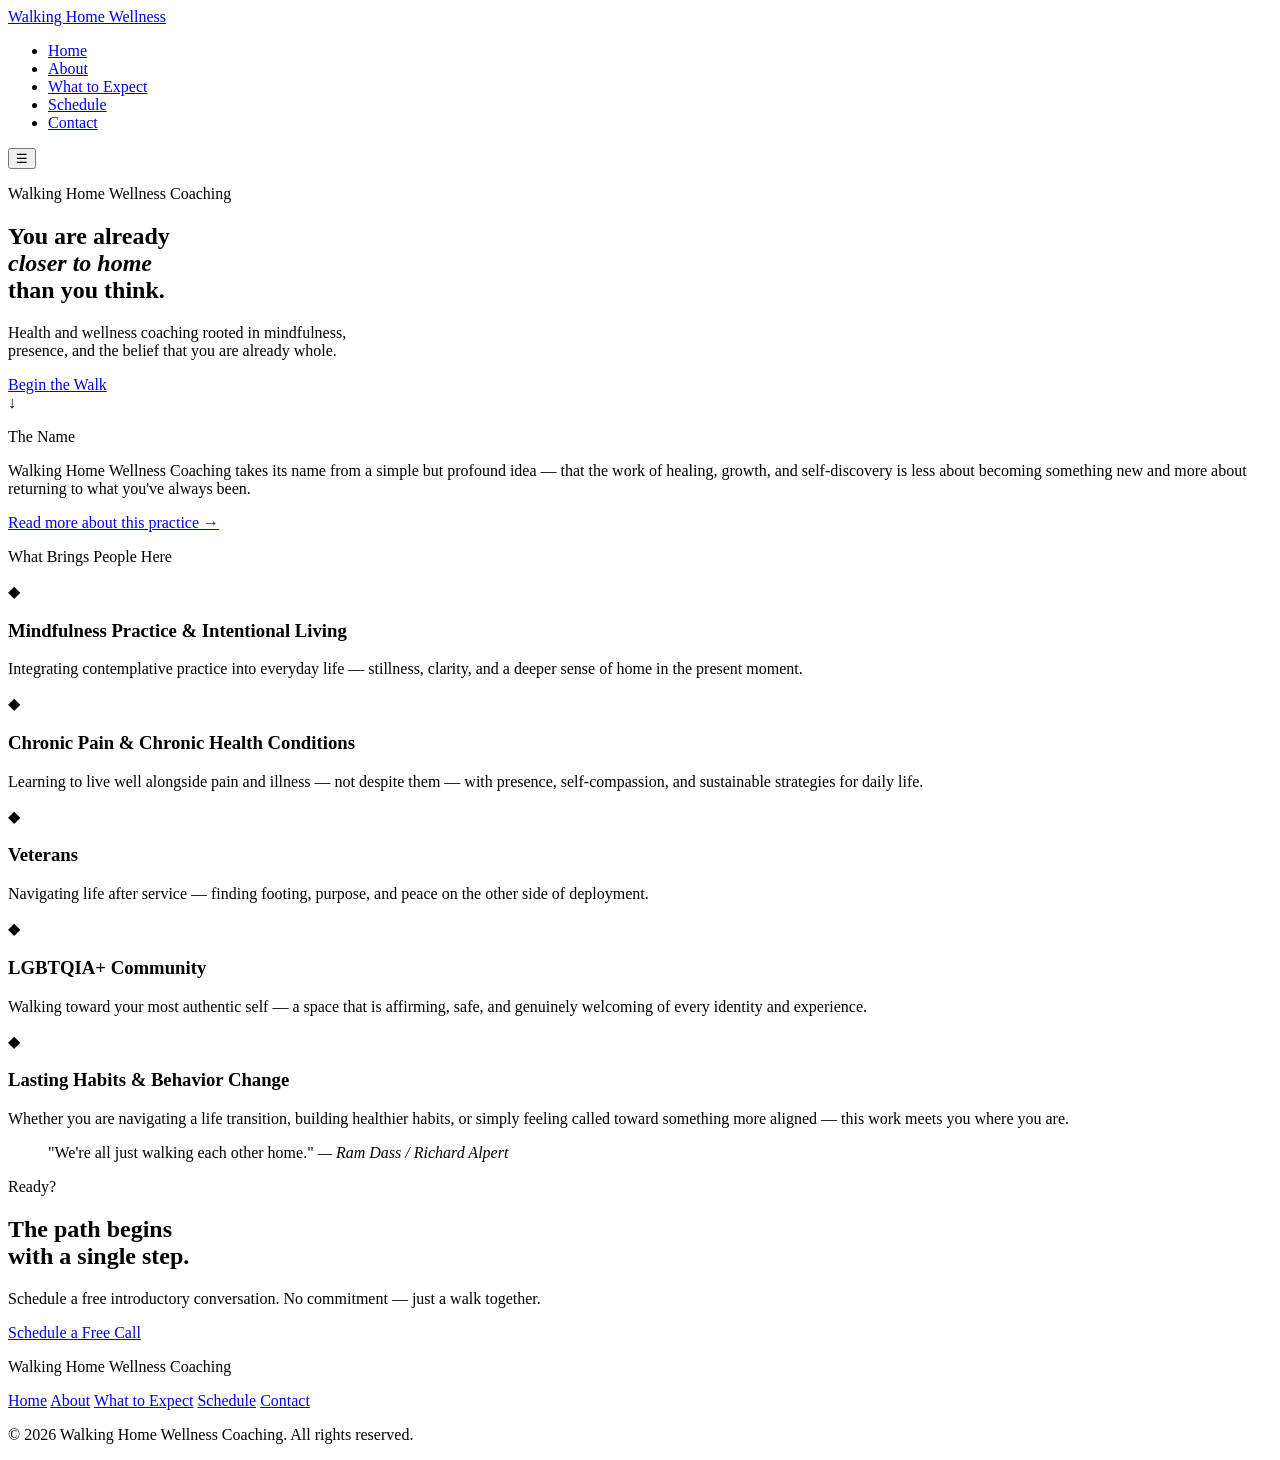
==== index.html @ efe69d4e "Initial Upload" ====
<!DOCTYPE html>
<html lang="en">
<head>
  <meta charset="UTF-8">
  <meta name="viewport" content="width=device-width, initial-scale=1.0">
  <title>Walking Home Wellness Coaching</title>
  <link rel="stylesheet" href="css/style.css">
  <link rel="preconnect" href="https://fonts.googleapis.com">
  <link href="https://fonts.googleapis.com/css2?family=Cormorant+Garamond:ital,wght@0,300;0,400;1,300;1,400&family=Jost:wght@300;400&display=swap" rel="stylesheet">
</head>
<body>

  <nav class="nav">
    <a href="index.html" class="nav-logo">Walking Home Wellness</a>
    <ul class="nav-links">
      <li><a href="index.html" class="active">Home</a></li>
      <li><a href="about.html">About</a></li>
      <li><a href="what-to-expect.html">What to Expect</a></li>
      <li><a href="schedule.html">Schedule</a></li>
      <li><a href="contact.html">Contact</a></li>
    </ul>
    <button class="nav-toggle" aria-label="Toggle menu">&#9776;</button>
  </nav>

  <section class="hero">
    <div class="hero-bg"></div>
    <div class="hero-content">
      <p class="hero-eyebrow">Walking Home Wellness Coaching</p>
      <h1 class="hero-headline">You are already<br><em>closer to home</em><br>than you think.</h1>
      <p class="hero-sub">Health and wellness coaching rooted in mindfulness,<br>presence, and the belief that you are already whole.</p>
      <a href="schedule.html" class="btn-primary">Begin the Walk</a>
    </div>
    <div class="hero-scroll-hint">&#8595;</div>
  </section>

  <section class="about-teaser">
    <div class="container narrow">
      <p class="section-label">The Name</p>
      <p class="pull-quote">Walking Home Wellness Coaching takes its name from a simple but profound idea — that the work of healing, growth, and self-discovery is less about becoming something new and more about returning to what you've always been.</p>
      <a href="about.html" class="text-link">Read more about this practice &rarr;</a>
    </div>
  </section>

  <section class="pillars">
    <div class="container">
      <p class="section-label">What Brings People Here</p>
      <div class="pillars-grid">
        <div class="pillar">
          <div class="pillar-icon">&#9670;</div>
          <h3>Mindfulness Practice & Intentional Living</h3>
          <p>Integrating contemplative practice into everyday life — stillness, clarity, and a deeper sense of home in the present moment.</p>
        </div>
        <div class="pillar">
          <div class="pillar-icon">&#9670;</div>
          <h3>Chronic Pain & Chronic Health Conditions</h3>
          <p>Learning to live well alongside pain and illness — not despite them — with presence, self-compassion, and sustainable strategies for daily life.</p>
        </div>
        <div class="pillar">
          <div class="pillar-icon">&#9670;</div>
          <h3>Veterans</h3>
          <p>Navigating life after service — finding footing, purpose, and peace on the other side of deployment.</p>
        </div>
        <div class="pillar">
          <div class="pillar-icon">&#9670;</div>
          <h3>LGBTQIA+ Community</h3>
          <p>Walking toward your most authentic self — a space that is affirming, safe, and genuinely welcoming of every identity and experience.</p>
        </div>
        <div class="pillar">
          <div class="pillar-icon">&#9670;</div>
          <h3>Lasting Habits & Behavior Change</h3>
          <p>Whether you are navigating a life transition, building healthier habits, or simply feeling called toward something more aligned — this work meets you where you are.</p>
        </div>
      </div>
    </div>
  </section>

  <section class="quote-band">
    <div class="container narrow">
      <blockquote>
        "We're all just walking each other home."
        <cite>— Ram Dass / Richard Alpert</cite>
      </blockquote>
    </div>
  </section>

  <section class="cta-section">
    <div class="container narrow centered">
      <p class="section-label">Ready?</p>
      <h2>The path begins<br>with a single step.</h2>
      <p>Schedule a free introductory conversation. No commitment — just a walk together.</p>
      <a href="schedule.html" class="btn-primary">Schedule a Free Call</a>
    </div>
  </section>

  <footer class="footer">
    <div class="container">
      <p class="footer-logo">Walking Home Wellness Coaching</p>
      <nav class="footer-nav">
        <a href="index.html">Home</a>
        <a href="about.html">About</a>
        <a href="what-to-expect.html">What to Expect</a>
        <a href="schedule.html">Schedule</a>
        <a href="contact.html">Contact</a>
      </nav>
      <p class="footer-copy">&copy; 2026 Walking Home Wellness Coaching. All rights reserved.</p>
    </div>
  </footer>

  <script src="js/main.js"></script>
</body>
</html>
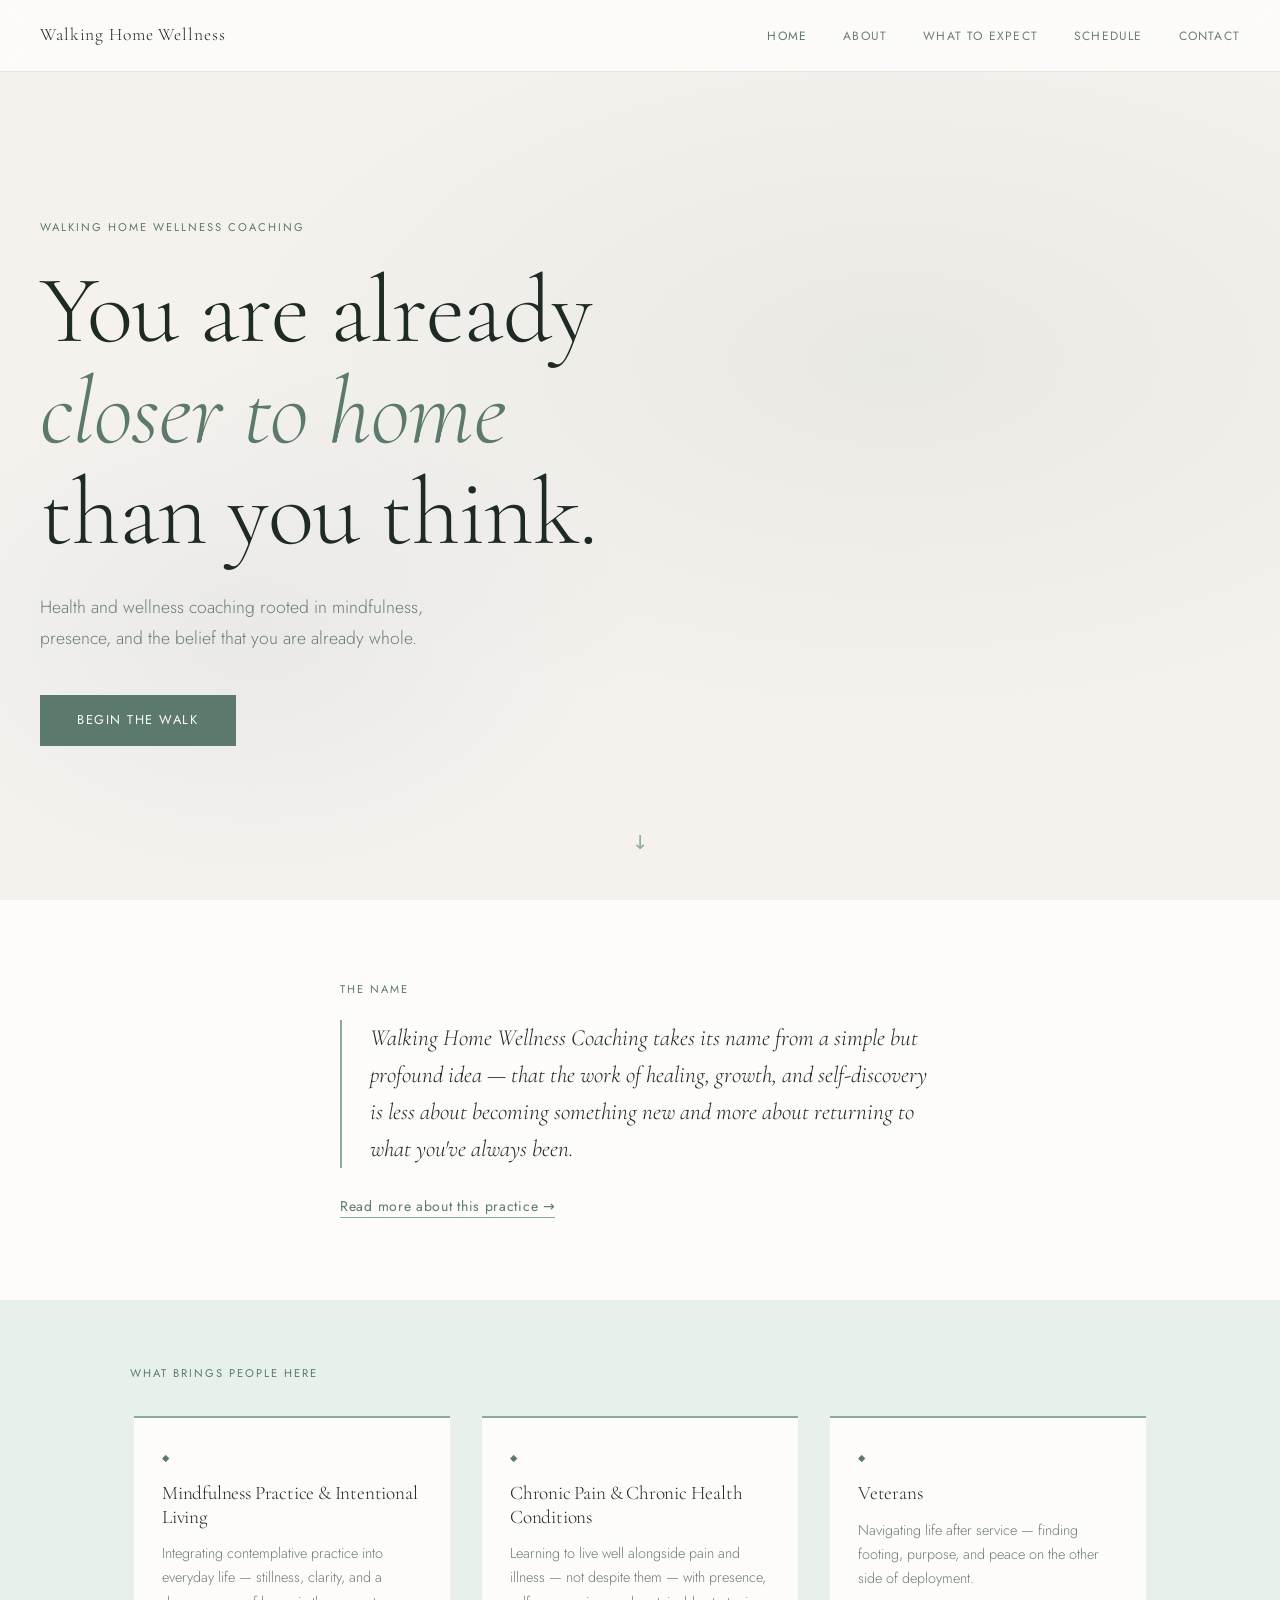
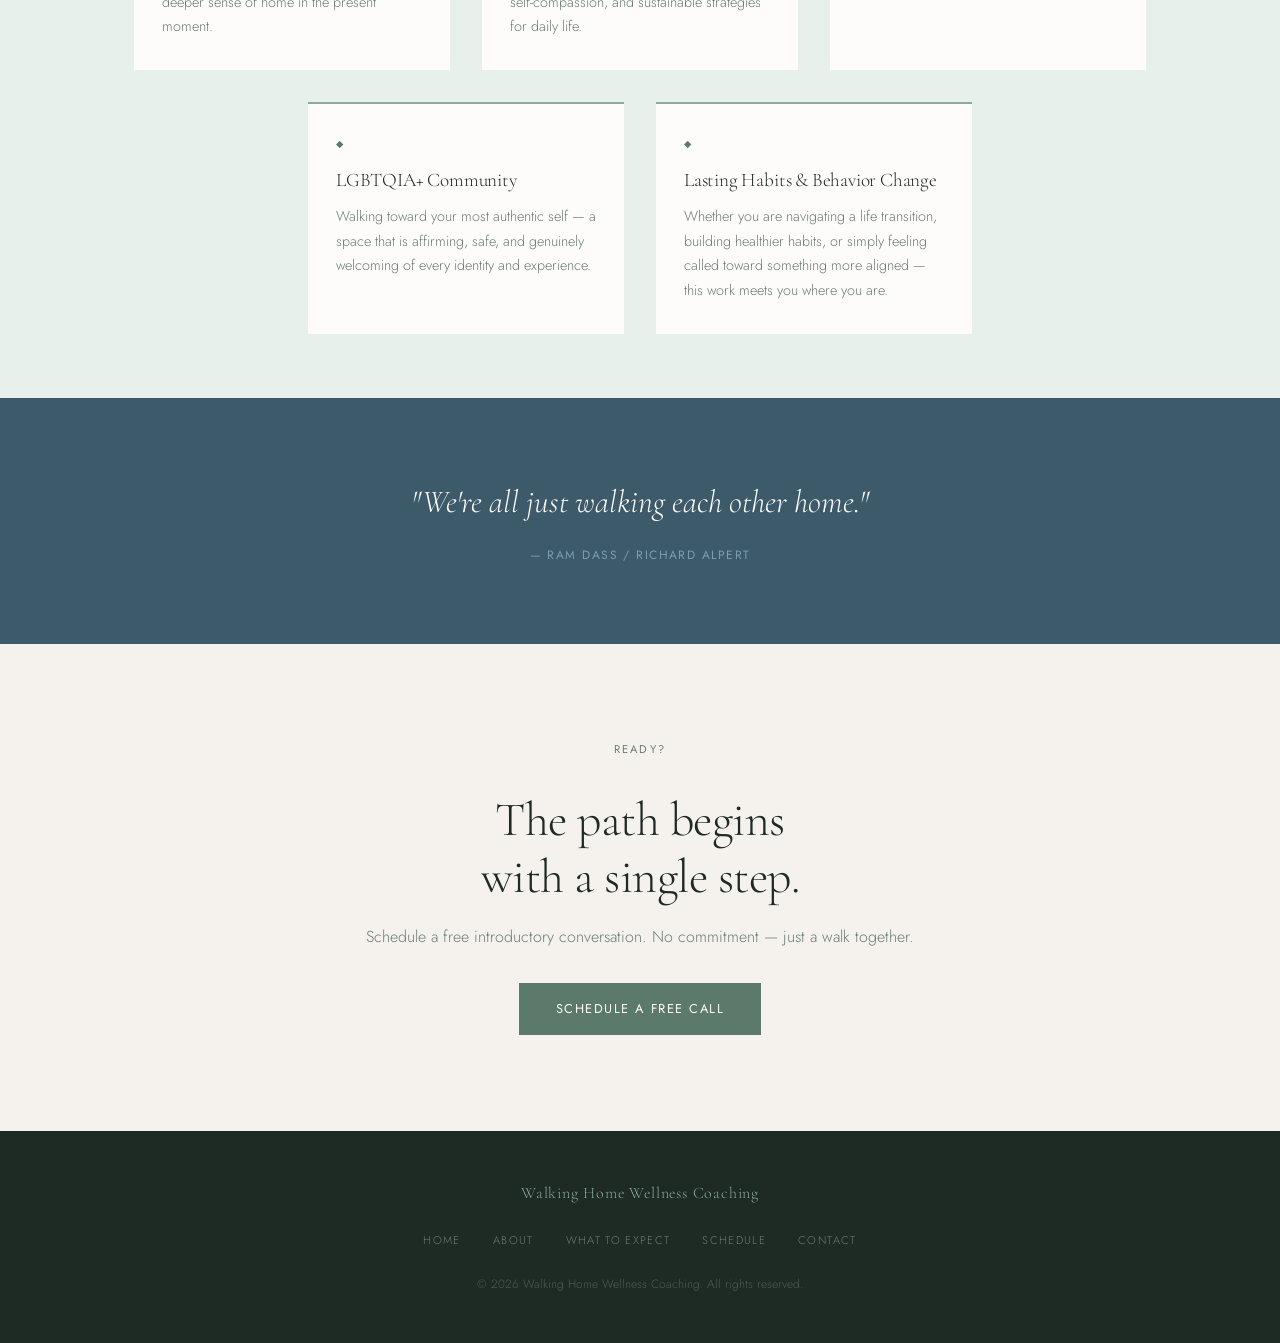
==== commit d2ae7a13: "Edits" ====
--- a/index.html
+++ b/index.html
@@ -7,6 +7,14 @@
   <link rel="stylesheet" href="css/style.css">
   <link rel="preconnect" href="https://fonts.googleapis.com">
   <link href="https://fonts.googleapis.com/css2?family=Cormorant+Garamond:ital,wght@0,300;0,400;1,300;1,400&family=Jost:wght@300;400&display=swap" rel="stylesheet">
+  <!-- Google tag (gtag.js) -->
+  <script async src="https://www.googletagmanager.com/gtag/js?id=G-L8SF99C7GT"></script>
+  <script>
+    window.dataLayer = window.dataLayer || [];
+    function gtag(){dataLayer.push(arguments);}
+   gtag('js', new Date());
+   gtag('config', 'G-L8SF99C7GT');
+  </script>
 </head>
 <body>
 
--- a/css/style.css
+++ b/css/style.css
@@ -0,0 +1,725 @@
+/* ============================================
+   WALKING HOME WELLNESS COACHING
+   Calm, minimal, nature-meets-contemplative
+   ============================================ */
+
+:root {
+  --sage:        #5c7a6b;
+  --sage-light:  #8aab97;
+  --sage-pale:   #e8f0ec;
+  --slate:       #3d5a6b;
+  --slate-light: #7a9fb0;
+  --slate-pale:  #e4edf2;
+  --stone:       #f5f2ee;
+  --stone-dark:  #e8e3dc;
+  --ink:         #1e2a24;
+  --ink-mid:     #3a4840;
+  --ink-light:   #6b7d74;
+  --white:       #fdfcfb;
+  --accent:      #7a9f8a;
+
+  --font-serif:  'Cormorant Garamond', Georgia, serif;
+  --font-sans:   'Jost', system-ui, sans-serif;
+
+  --max-width:   1100px;
+  --narrow:      680px;
+  --gap:         clamp(2rem, 5vw, 4rem);
+}
+
+/* ---- RESET & BASE ---- */
+*, *::before, *::after { box-sizing: border-box; margin: 0; padding: 0; }
+
+html { scroll-behavior: smooth; }
+
+body {
+  font-family: var(--font-sans);
+  font-weight: 300;
+  font-size: 1rem;
+  line-height: 1.75;
+  color: var(--ink-mid);
+  background: var(--white);
+  -webkit-font-smoothing: antialiased;
+}
+
+img { max-width: 100%; display: block; }
+a { color: inherit; text-decoration: none; }
+
+/* ---- CONTAINERS ---- */
+.container {
+  max-width: var(--max-width);
+  margin: 0 auto;
+  padding: 0 clamp(1.25rem, 4vw, 2.5rem);
+}
+.container.narrow {
+  max-width: var(--narrow);
+}
+.container.centered {
+  text-align: center;
+}
+
+/* ---- TYPOGRAPHY ---- */
+h1, h2, h3, h4 {
+  font-family: var(--font-serif);
+  font-weight: 300;
+  line-height: 1.2;
+  color: var(--ink);
+  letter-spacing: -0.01em;
+}
+
+h1 { font-size: clamp(2.6rem, 6vw, 4.5rem); }
+h2 { font-size: clamp(2rem, 4vw, 3rem); }
+h3 { font-size: clamp(1.3rem, 2.5vw, 1.8rem); }
+h4 { font-size: 1.1rem; }
+
+h1 em, h2 em { font-style: italic; color: var(--sage); }
+
+p { margin-bottom: 1.25rem; }
+p:last-child { margin-bottom: 0; }
+
+.section-label {
+  font-family: var(--font-sans);
+  font-size: 0.7rem;
+  font-weight: 400;
+  letter-spacing: 0.18em;
+  text-transform: uppercase;
+  color: var(--sage);
+  margin-bottom: 1.25rem;
+}
+
+.large-text {
+  font-family: var(--font-serif);
+  font-size: clamp(1.2rem, 2.5vw, 1.6rem);
+  line-height: 1.5;
+  color: var(--ink);
+  font-weight: 300;
+}
+
+.pull-quote {
+  font-family: var(--font-serif);
+  font-size: clamp(1.15rem, 2.2vw, 1.45rem);
+  line-height: 1.6;
+  color: var(--ink);
+  font-weight: 300;
+  font-style: italic;
+  border-left: 2px solid var(--sage-light);
+  padding-left: 1.75rem;
+  margin-bottom: 1.5rem;
+}
+
+.text-link {
+  font-size: 0.875rem;
+  font-weight: 400;
+  letter-spacing: 0.05em;
+  color: var(--sage);
+  border-bottom: 1px solid var(--sage-light);
+  padding-bottom: 1px;
+  transition: color 0.2s, border-color 0.2s;
+}
+.text-link:hover { color: var(--slate); border-color: var(--slate); }
+
+.inline-link {
+  color: var(--sage);
+  border-bottom: 1px solid var(--sage-light);
+  transition: color 0.2s;
+}
+.inline-link:hover { color: var(--slate); }
+
+/* ---- BUTTONS ---- */
+.btn-primary {
+  display: inline-block;
+  font-family: var(--font-sans);
+  font-size: 0.8rem;
+  font-weight: 400;
+  letter-spacing: 0.12em;
+  text-transform: uppercase;
+  color: var(--white);
+  background: var(--sage);
+  border: 1px solid var(--sage);
+  padding: 0.85rem 2.25rem;
+  transition: background 0.25s, color 0.25s, border-color 0.25s;
+  cursor: pointer;
+}
+.btn-primary:hover {
+  background: var(--slate);
+  border-color: var(--slate);
+}
+.btn-full { width: 100%; text-align: center; }
+
+/* ---- NAV ---- */
+.nav {
+  position: fixed;
+  top: 0; left: 0; right: 0;
+  z-index: 100;
+  display: flex;
+  align-items: center;
+  justify-content: space-between;
+  padding: 1.25rem clamp(1.25rem, 4vw, 2.5rem);
+  background: rgba(253, 252, 251, 0.92);
+  backdrop-filter: blur(8px);
+  border-bottom: 1px solid var(--stone-dark);
+  transition: box-shadow 0.3s;
+}
+.nav.scrolled { box-shadow: 0 2px 20px rgba(30,42,36,0.08); }
+
+.nav-logo {
+  font-family: var(--font-serif);
+  font-size: 1.1rem;
+  font-weight: 300;
+  letter-spacing: 0.05em;
+  color: var(--ink);
+}
+
+.nav-links {
+  display: flex;
+  gap: 2.25rem;
+  list-style: none;
+}
+.nav-links a {
+  font-size: 0.75rem;
+  font-weight: 400;
+  letter-spacing: 0.1em;
+  text-transform: uppercase;
+  color: var(--ink-light);
+  transition: color 0.2s;
+}
+.nav-links a:hover,
+.nav-links a.active { color: var(--sage); }
+
+.nav-toggle {
+  display: none;
+  background: none;
+  border: none;
+  font-size: 1.4rem;
+  cursor: pointer;
+  color: var(--ink);
+}
+
+/* ---- HERO ---- */
+.hero {
+  position: relative;
+  min-height: 100vh;
+  display: flex;
+  align-items: center;
+  padding: 8rem clamp(1.25rem, 4vw, 2.5rem) 4rem;
+  overflow: hidden;
+}
+
+.hero-bg {
+  position: absolute;
+  inset: 0;
+  background:
+    radial-gradient(ellipse 80% 60% at 70% 40%, rgba(92,122,107,0.08) 0%, transparent 70%),
+    radial-gradient(ellipse 50% 50% at 20% 70%, rgba(61,90,107,0.06) 0%, transparent 60%),
+    var(--stone);
+  z-index: 0;
+}
+
+.hero-content {
+  position: relative;
+  z-index: 1;
+  max-width: 720px;
+}
+
+.hero-eyebrow {
+  font-size: 0.7rem;
+  font-weight: 400;
+  letter-spacing: 0.18em;
+  text-transform: uppercase;
+  color: var(--sage);
+  margin-bottom: 1.5rem;
+}
+
+.hero-headline {
+  font-size: clamp(3rem, 8vw, 6rem);
+  line-height: 1.05;
+  margin-bottom: 1.75rem;
+  color: var(--ink);
+}
+
+.hero-sub {
+  font-size: clamp(0.95rem, 1.8vw, 1.1rem);
+  color: var(--ink-light);
+  line-height: 1.8;
+  margin-bottom: 2.5rem;
+  font-weight: 300;
+}
+
+.hero-scroll-hint {
+  position: absolute;
+  bottom: 2.5rem;
+  left: 50%;
+  transform: translateX(-50%);
+  font-size: 1.2rem;
+  color: var(--sage-light);
+  animation: float 2.5s ease-in-out infinite;
+}
+@keyframes float {
+  0%, 100% { transform: translateX(-50%) translateY(0); }
+  50% { transform: translateX(-50%) translateY(6px); }
+}
+
+/* ---- PAGE HERO (inner pages) ---- */
+.page-hero {
+  padding: 9rem clamp(1.25rem, 4vw, 2.5rem) 4rem;
+  background: var(--stone);
+  border-bottom: 1px solid var(--stone-dark);
+}
+
+/* ---- SECTIONS ---- */
+section { padding: var(--gap) 0; }
+
+.about-teaser { background: var(--white); }
+.about-teaser .container { padding-top: 1rem; padding-bottom: 1rem; }
+
+/* ---- PILLARS ---- */
+.pillars { background: var(--sage-pale); }
+
+.pillars-grid {
+  display: flex;
+  flex-wrap: wrap;
+  gap: 2rem;
+  margin-top: 2rem;
+  justify-content: center;
+}
+
+.pillar {
+  flex: 0 1 calc(33.333% - 1.5rem);
+  min-width: 220px;
+}
+
+.pillar {
+  background: var(--white);
+  padding: 2rem 1.75rem;
+  border-top: 2px solid var(--sage-light);
+  transition: transform 0.2s, box-shadow 0.2s;
+}
+.pillar:hover {
+  transform: translateY(-3px);
+  box-shadow: 0 8px 30px rgba(92,122,107,0.12);
+}
+
+.pillar-icon {
+  font-size: 0.6rem;
+  color: var(--sage);
+  margin-bottom: 1rem;
+  letter-spacing: 0.3em;
+}
+
+.pillar h3 {
+  font-size: 1.2rem;
+  margin-bottom: 0.75rem;
+  color: var(--ink);
+}
+
+.pillar p {
+  font-size: 0.9rem;
+  color: var(--ink-light);
+  line-height: 1.7;
+}
+
+/* ---- QUOTE BAND ---- */
+.quote-band {
+  background: var(--slate);
+  padding: 5rem 0;
+}
+
+.quote-band blockquote {
+  font-family: var(--font-serif);
+  font-size: clamp(1.3rem, 3vw, 2rem);
+  font-weight: 300;
+  font-style: italic;
+  color: var(--white);
+  line-height: 1.5;
+  text-align: center;
+}
+
+.quote-band cite {
+  display: block;
+  font-family: var(--font-sans);
+  font-style: normal;
+  font-size: 0.75rem;
+  font-weight: 400;
+  letter-spacing: 0.12em;
+  text-transform: uppercase;
+  color: var(--slate-light);
+  margin-top: 1.25rem;
+}
+
+/* ---- CTA SECTION ---- */
+.cta-section {
+  background: var(--stone);
+  padding: 6rem 0;
+}
+
+.cta-section h2 { margin-bottom: 1rem; }
+.cta-section p { color: var(--ink-light); margin-bottom: 2rem; }
+
+/* ---- ABOUT PAGE ---- */
+.about-grid {
+  display: grid;
+  grid-template-columns: 1fr 2fr;
+  gap: 4rem;
+  align-items: start;
+  padding-top: 1rem;
+  padding-bottom: 1rem;
+}
+
+.about-photo-placeholder {
+  aspect-ratio: 3/4;
+  background: var(--sage-pale);
+  display: flex;
+  align-items: center;
+  justify-content: center;
+  border: 1px dashed var(--sage-light);
+  color: var(--sage);
+  font-size: 0.8rem;
+  letter-spacing: 0.1em;
+  text-align: center;
+  text-transform: uppercase;
+}
+
+.about-intro {
+  font-family: var(--font-serif);
+  font-size: clamp(1.1rem, 2vw, 1.4rem);
+  color: var(--ink);
+  line-height: 1.55;
+  margin-bottom: 1.5rem;
+}
+
+.about-text-col p { color: var(--ink-mid); }
+
+.name-section { background: var(--stone); }
+.name-section h2 { margin-bottom: 1.75rem; }
+.name-blurb p { font-size: 1.05rem; color: var(--ink-mid); }
+
+.credentials { background: var(--white); }
+.credentials-grid {
+  display: grid;
+  grid-template-columns: repeat(auto-fit, minmax(240px, 1fr));
+  gap: 2rem;
+  margin-top: 2rem;
+}
+
+.credential-item {
+  padding: 1.75rem;
+  border-top: 1px solid var(--stone-dark);
+}
+.credential-item h4 {
+  font-family: var(--font-serif);
+  font-size: 1.1rem;
+  color: var(--ink);
+  margin-bottom: 0.5rem;
+}
+.credential-item p { font-size: 0.9rem; color: var(--ink-light); }
+
+.credentials-note {
+  margin-top: 2rem;
+  font-size: 0.85rem;
+  color: var(--ink-light);
+  font-style: italic;
+  border-top: 1px solid var(--stone-dark);
+  padding-top: 1.5rem;
+}
+
+/* ---- WHAT TO EXPECT PAGE ---- */
+.expect-intro { background: var(--white); }
+
+.process { background: var(--stone); }
+
+.process-steps {
+  margin-top: 2rem;
+  display: flex;
+  flex-direction: column;
+  gap: 0;
+}
+
+.process-step {
+  display: grid;
+  grid-template-columns: 80px 1fr;
+  gap: 2rem;
+  padding: 2.5rem 0;
+  border-bottom: 1px solid var(--stone-dark);
+  align-items: start;
+  opacity: 0;
+  transform: translateY(16px);
+  transition: opacity 0.5s ease, transform 0.5s ease;
+}
+.process-step.visible {
+  opacity: 1;
+  transform: translateY(0);
+}
+
+.step-number {
+  font-family: var(--font-serif);
+  font-size: 2.5rem;
+  color: var(--sage-light);
+  font-weight: 300;
+  line-height: 1;
+  padding-top: 0.25rem;
+}
+
+.confidentiality-section {
+  background: var(--slate);
+  padding: 5rem 0;
+}
+
+.confidentiality-section .section-label {
+  color: var(--slate-light);
+}
+
+.confidentiality-section h2 em {
+  color: var(--slate-light);
+}
+
+.confidentiality-section h2 {
+  color: var(--white);
+  margin-bottom: 1.5rem;
+}
+
+.confidentiality-section p {
+  color: rgba(255, 255, 255, 0.75);
+}
+
+.confidentiality-section .inline-link {
+  color: var(--sage-light);
+  border-bottom-color: var(--sage-light);
+}
+
+.step-content h3 { margin-bottom: 0.75rem; font-size: 1.3rem; }
+.step-content p { color: var(--ink-light); font-size: 0.95rem; }
+
+.not-coaching { background: var(--white); }
+.not-coaching h2 { margin-bottom: 1.25rem; }
+.not-coaching p { color: var(--ink-mid); }
+
+/* ---- SCHEDULE PAGE ---- */
+.schedule-intro { background: var(--white); }
+
+.booking-section { background: var(--stone); }
+
+.booking-grid {
+  display: grid;
+  grid-template-columns: repeat(auto-fit, minmax(280px, 1fr));
+  gap: 2rem;
+  margin-top: 2rem;
+}
+
+.booking-card {
+  background: var(--white);
+  padding: 2.25rem 2rem;
+  border-top: 2px solid var(--sage-light);
+  display: flex;
+  flex-direction: column;
+  gap: 1.25rem;
+  transition: transform 0.2s, box-shadow 0.2s;
+}
+.booking-card:hover {
+  transform: translateY(-3px);
+  box-shadow: 0 8px 30px rgba(92,122,107,0.12);
+}
+
+.booking-card-top { display: flex; flex-direction: column; gap: 0.4rem; }
+
+.booking-label {
+  font-size: 0.68rem;
+  font-weight: 400;
+  letter-spacing: 0.16em;
+  text-transform: uppercase;
+  color: var(--sage);
+}
+
+.booking-card h3 {
+  font-size: 1.5rem;
+  color: var(--ink);
+  line-height: 1.2;
+}
+
+.booking-duration {
+  font-size: 0.82rem;
+  color: var(--ink-light);
+  letter-spacing: 0.04em;
+  margin: 0;
+}
+
+.booking-description {
+  font-size: 0.9rem;
+  color: var(--ink-light);
+  line-height: 1.75;
+  flex: 1;
+  margin: 0;
+}
+
+.booking-card .btn-primary {
+  align-self: flex-start;
+  margin-top: auto;
+}
+
+.schedule-note { background: var(--white); }
+
+.notes-grid {
+  display: grid;
+  grid-template-columns: repeat(auto-fit, minmax(200px, 1fr));
+  gap: 2rem;
+  margin-top: 2rem;
+}
+
+.note-item {
+  padding: 1.5rem;
+  background: var(--sage-pale);
+}
+.note-item h4 { font-size: 1rem; margin-bottom: 0.5rem; }
+.note-item p { font-size: 0.875rem; color: var(--ink-light); }
+
+/* ---- CONTACT PAGE ---- */
+.contact-grid {
+  display: grid;
+  grid-template-columns: 1fr 1.4fr;
+  gap: 4rem;
+  align-items: start;
+  padding-top: 1rem;
+  padding-bottom: 1rem;
+}
+
+.contact-text .large-text { margin-bottom: 1.25rem; }
+.contact-text p { color: var(--ink-mid); font-size: 0.95rem; }
+
+.contact-note {
+  margin-top: 2rem;
+  padding: 1.25rem 1.5rem;
+  background: var(--sage-pale);
+  border-left: 2px solid var(--sage);
+}
+.contact-note p { font-size: 0.875rem; color: var(--sage); margin: 0; }
+
+/* ---- FORM ---- */
+.contact-form { display: flex; flex-direction: column; gap: 1.25rem; }
+
+.form-group {
+  display: flex;
+  flex-direction: column;
+  gap: 0.4rem;
+}
+
+.form-group label {
+  font-size: 0.7rem;
+  font-weight: 400;
+  letter-spacing: 0.12em;
+  text-transform: uppercase;
+  color: var(--sage);
+}
+
+.form-group input,
+.form-group select,
+.form-group textarea {
+  font-family: var(--font-sans);
+  font-size: 0.95rem;
+  font-weight: 300;
+  color: var(--ink);
+  background: var(--white);
+  border: 1px solid var(--stone-dark);
+  padding: 0.75rem 1rem;
+  width: 100%;
+  transition: border-color 0.2s;
+  outline: none;
+  appearance: none;
+  -webkit-appearance: none;
+}
+
+.form-group input::placeholder,
+.form-group textarea::placeholder { color: var(--ink-light); opacity: 0.6; }
+
+.form-group input:focus,
+.form-group select:focus,
+.form-group textarea:focus { border-color: var(--sage); }
+
+.form-group textarea { resize: vertical; min-height: 140px; }
+
+.form-note {
+  font-size: 0.78rem;
+  color: var(--ink-light);
+  text-align: center;
+  margin-top: 0.5rem;
+}
+
+.form-success {
+  background: var(--sage-pale);
+  border: 1px solid var(--sage-light);
+  padding: 2rem;
+  text-align: center;
+  color: var(--sage);
+  font-family: var(--font-serif);
+  font-size: 1.2rem;
+}
+
+/* ---- FOOTER ---- */
+.footer {
+  background: var(--ink);
+  padding: 3rem 0;
+  text-align: center;
+}
+
+.footer-logo {
+  font-family: var(--font-serif);
+  font-size: 1rem;
+  color: var(--sage-light);
+  margin-bottom: 1.5rem;
+  letter-spacing: 0.05em;
+}
+
+.footer-nav {
+  display: flex;
+  justify-content: center;
+  flex-wrap: wrap;
+  gap: 0.5rem 2rem;
+  margin-bottom: 1.5rem;
+}
+
+.footer-nav a {
+  font-size: 0.7rem;
+  letter-spacing: 0.12em;
+  text-transform: uppercase;
+  color: var(--ink-light);
+  transition: color 0.2s;
+}
+.footer-nav a:hover { color: var(--sage-light); }
+
+.footer-copy {
+  font-size: 0.75rem;
+  color: var(--ink-light);
+  opacity: 0.6;
+}
+
+/* ---- ANIMATIONS ---- */
+.fade-up {
+  opacity: 0;
+  transform: translateY(20px);
+  transition: opacity 0.6s ease, transform 0.6s ease;
+}
+.fade-up.visible {
+  opacity: 1;
+  transform: translateY(0);
+}
+
+/* ---- RESPONSIVE ---- */
+@media (max-width: 768px) {
+  .nav-links { display: none; flex-direction: column; gap: 1rem; }
+  .nav-links.open {
+    display: flex;
+    position: fixed;
+    top: 60px; left: 0; right: 0;
+    background: var(--white);
+    padding: 2rem;
+    border-bottom: 1px solid var(--stone-dark);
+    z-index: 99;
+  }
+  .nav-toggle { display: block; }
+
+  .about-grid { grid-template-columns: 1fr; }
+  .about-photo-col { max-width: 280px; }
+  .contact-grid { grid-template-columns: 1fr; }
+
+  .process-step { grid-template-columns: 50px 1fr; gap: 1rem; }
+  .step-number { font-size: 1.8rem; }
+
+  .hero-headline { font-size: clamp(2.4rem, 10vw, 4rem); }
+}
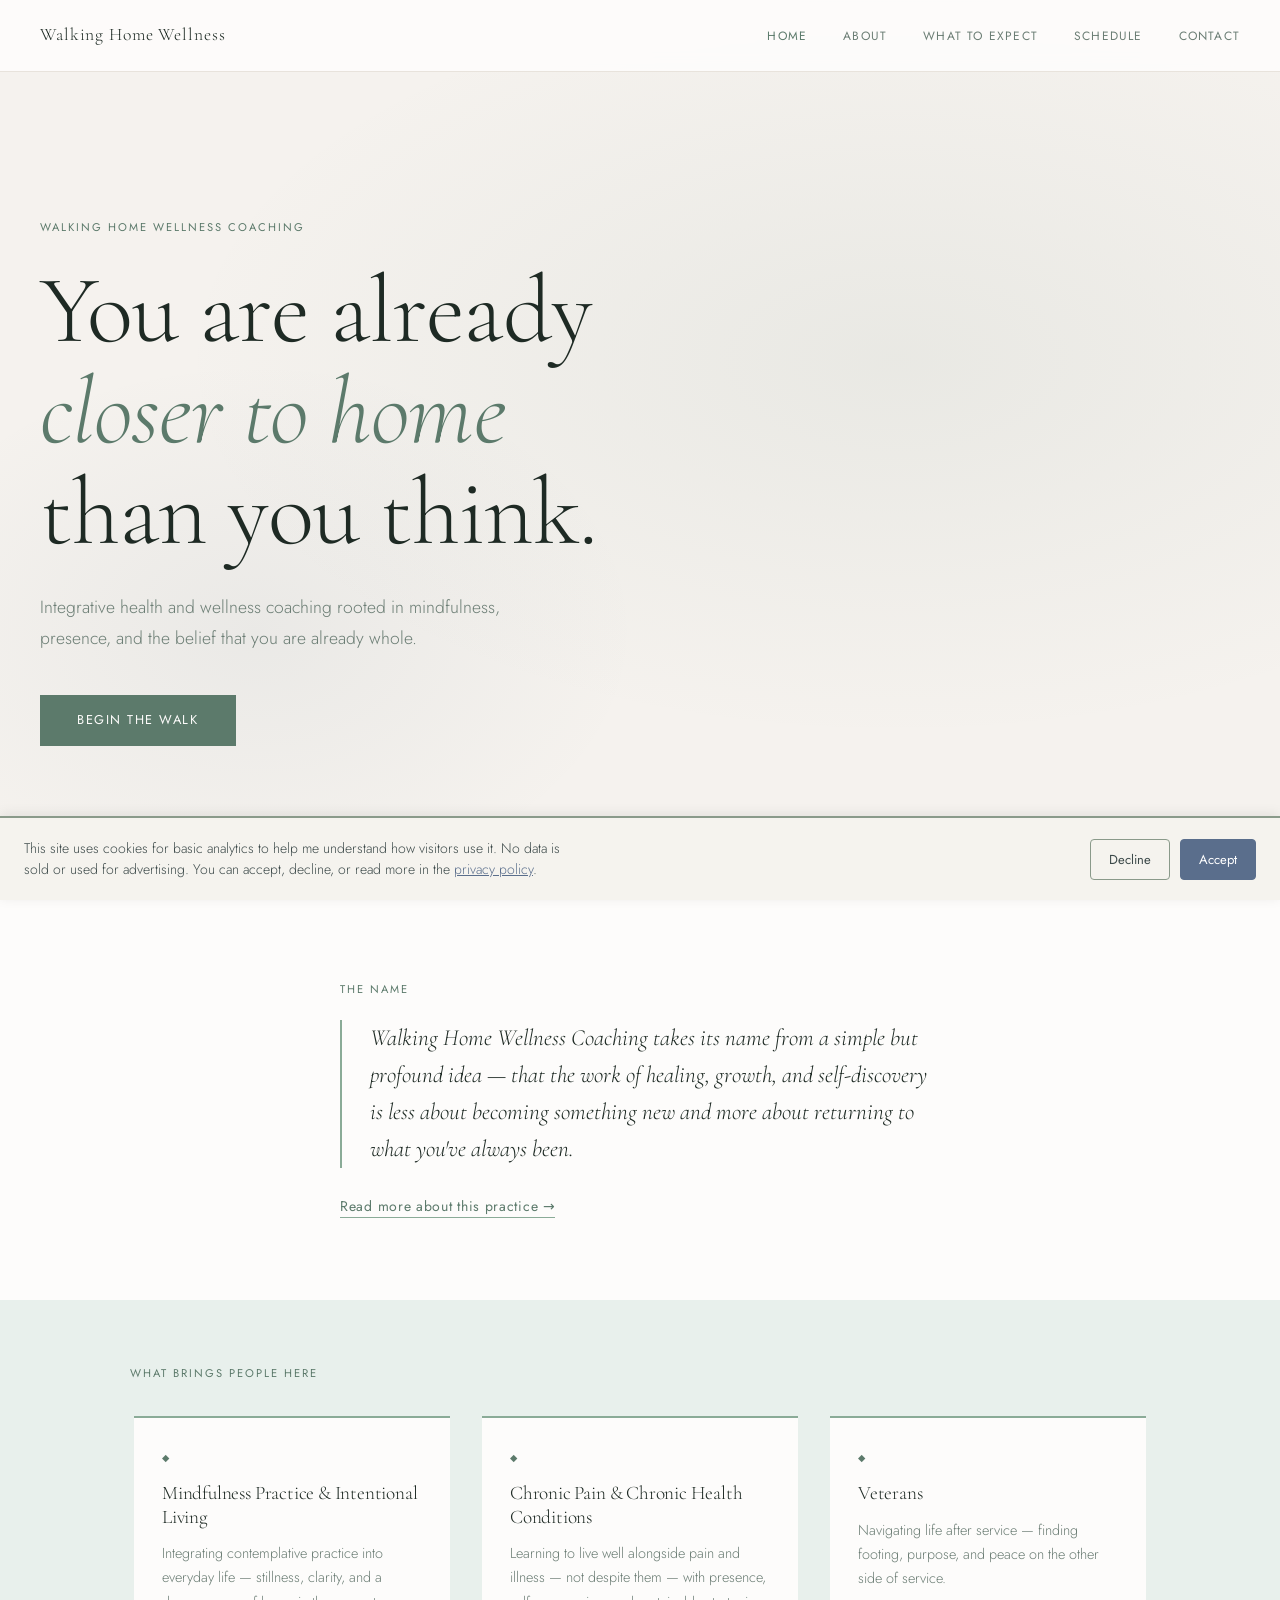
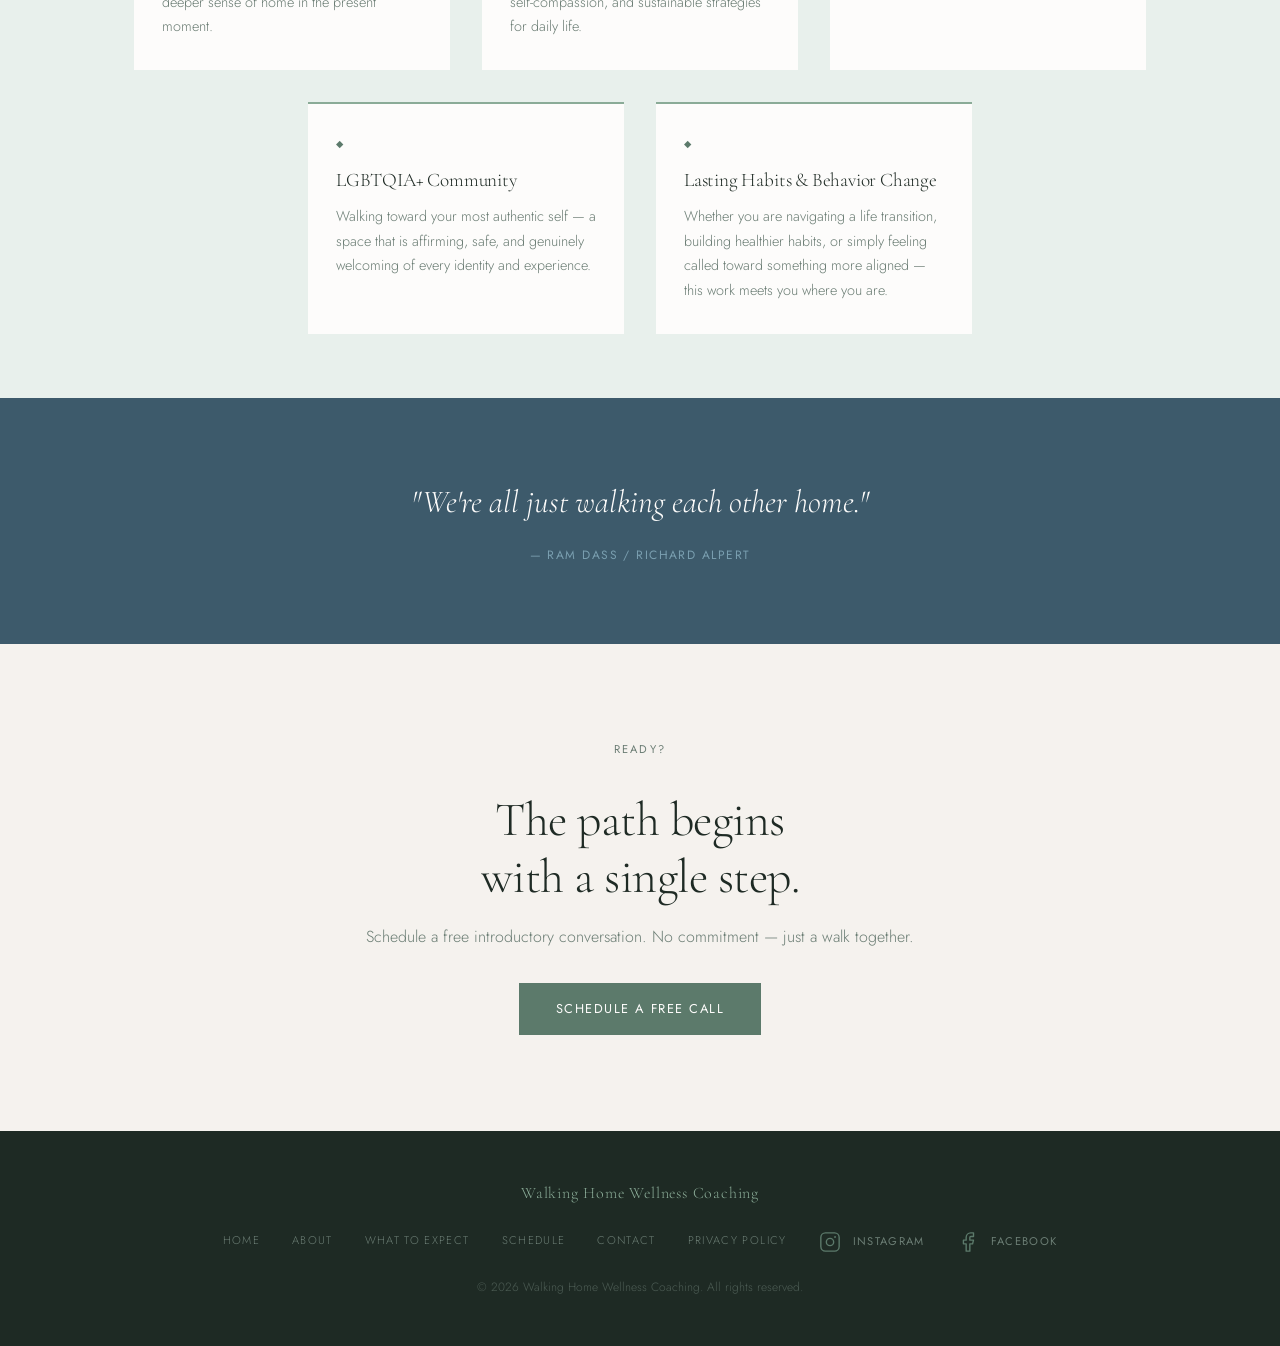
==== commit b10e1cb8: "adding in cookies and privacy policy some edits too" ====
--- a/index.html
+++ b/index.html
@@ -1,12 +1,38 @@
 <!DOCTYPE html>
 <html lang="en">
 <head>
+
+ <!-- Consent Banner -->
+ <link rel="stylesheet" href="css/cookie-consent.css">
+  <script>
+    window.dataLayer = window.dataLayer || [];
+    function gtag(){dataLayer.push(arguments);}
+    // Default: deny everything until the visitor chooses
+    gtag('consent', 'default', {
+      'analytics_storage': 'denied',
+      'ad_storage': 'denied',
+      'ad_user_data': 'denied',
+      'ad_personalization': 'denied',
+      'wait_for_update': 500
+    });
+  </script>
+
+  <!-- Google Analytics 4 — replace G-XXXXXXXXXX with your real Measurement ID -->
+  <script async src="https://www.googletagmanager.com/gtag/js?id=G-L8SF99C7GT"></script>
+  <script>
+    gtag('js', new Date());
+    gtag('config', 'G-L8SF99C7GT', {
+     'anonymize_ip': true
+    });
+  </script>
+
   <meta charset="UTF-8">
   <meta name="viewport" content="width=device-width, initial-scale=1.0">
   <title>Walking Home Wellness Coaching</title>
   <link rel="stylesheet" href="css/style.css">
   <link rel="preconnect" href="https://fonts.googleapis.com">
   <link href="https://fonts.googleapis.com/css2?family=Cormorant+Garamond:ital,wght@0,300;0,400;1,300;1,400&family=Jost:wght@300;400&display=swap" rel="stylesheet">
+  
   <!-- Google tag (gtag.js) -->
   <script async src="https://www.googletagmanager.com/gtag/js?id=G-L8SF99C7GT"></script>
   <script>
@@ -16,7 +42,19 @@
    gtag('config', 'G-L8SF99C7GT');
   </script>
 </head>
+
 <body>
+  <div id="cookie-consent-banner">
+    <p>
+     This site uses cookies for basic analytics to help me understand how visitors use it.
+     No data is sold or used for advertising. You can accept, decline, or read more in the
+     <a href="privacy-policy.html">privacy policy</a>.
+    </p>
+    <div class="cookie-btns">
+     <button class="cookie-btn" onclick="cookieConsentChoice(false)">Decline</button>
+     <button class="cookie-btn primary" onclick="cookieConsentChoice(true)">Accept</button>
+    </div>
+  </div>
 
   <nav class="nav">
     <a href="index.html" class="nav-logo">Walking Home Wellness</a>
@@ -35,7 +73,7 @@
     <div class="hero-content">
       <p class="hero-eyebrow">Walking Home Wellness Coaching</p>
       <h1 class="hero-headline">You are already<br><em>closer to home</em><br>than you think.</h1>
-      <p class="hero-sub">Health and wellness coaching rooted in mindfulness,<br>presence, and the belief that you are already whole.</p>
+      <p class="hero-sub">Integrative health and wellness coaching rooted in mindfulness,<br>presence, and the belief that you are already whole.</p>
       <a href="schedule.html" class="btn-primary">Begin the Walk</a>
     </div>
     <div class="hero-scroll-hint">&#8595;</div>
@@ -66,7 +104,7 @@
         <div class="pillar">
           <div class="pillar-icon">&#9670;</div>
           <h3>Veterans</h3>
-          <p>Navigating life after service — finding footing, purpose, and peace on the other side of deployment.</p>
+          <p>Navigating life after service — finding footing, purpose, and peace on the other side of service.</p>
         </div>
         <div class="pillar">
           <div class="pillar-icon">&#9670;</div>
@@ -96,7 +134,7 @@
       <p class="section-label">Ready?</p>
       <h2>The path begins<br>with a single step.</h2>
       <p>Schedule a free introductory conversation. No commitment — just a walk together.</p>
-      <a href="schedule.html" class="btn-primary">Schedule a Free Call</a>
+      <a href="contact.html" class="btn-primary">Schedule a Free Call</a>
     </div>
   </section>
 
@@ -109,11 +147,27 @@
         <a href="what-to-expect.html">What to Expect</a>
         <a href="schedule.html">Schedule</a>
         <a href="contact.html">Contact</a>
+        <a href="privacy-policy.html">Privacy Policy</a>
+        <a href="https://www.instagram.com/walkinghomewellness" target="_blank" rel="noopener" class="social-link">
+        <svg class="social-icon" xmlns="http://www.w3.org/2000/svg" viewBox="0 0 24 24" fill="none" stroke="currentColor" stroke-width="1.5" stroke-linecap="round" stroke-linejoin="round">
+          <rect x="2" y="2" width="20" height="20" rx="5" ry="5"/>
+          <circle cx="12" cy="12" r="4"/>
+          <circle cx="17.5" cy="6.5" r="1" fill="currentColor" stroke="none"/>
+        </svg> 
+        INSTAGRAM
+        </a>
+        <a href="https://www.facebook.com/profile.php?id=61590555928622" target="_blank" rel="noopener" class="social-link">
+        <svg class="social-icon" xmlns="http://www.w3.org/2000/svg" viewBox="0 0 24 24" fill="none" stroke="currentColor" stroke-width="1.5" stroke-linecap="round" stroke-linejoin="round">
+          <path d="M18 2h-3a5 5 0 0 0-5 5v3H7v4h3v8h4v-8h3l1-4h-4V7a1 1 0 0 1 1-1h3z"/>
+        </svg>
+        FACEBOOK
+      </a>
       </nav>
       <p class="footer-copy">&copy; 2026 Walking Home Wellness Coaching. All rights reserved.</p>
     </div>
   </footer>
 
   <script src="js/main.js"></script>
+  <script src="js/cookie-consent.js"></script>
 </body>
 </html>
--- a/css/cookie-consent.css
+++ b/css/cookie-consent.css
@@ -0,0 +1,68 @@
+/* ============================================================
+   Cookie Consent Banner Styles
+   Walking Home Wellness Coaching
+   Save as: css/cookie-consent.css
+============================================================ */
+
+#cookie-consent-banner {
+  display: none;
+  position: fixed;
+  bottom: 0;
+  left: 0;
+  right: 0;
+  z-index: 9999;
+  background: #f5f3ee;
+  border-top: 2px solid #8a9a8a; /* sage green */
+  padding: 20px 24px;
+  flex-wrap: wrap;
+  align-items: center;
+  justify-content: space-between;
+  gap: 16px;
+  font-family: 'Jost', sans-serif;
+  box-shadow: 0 -2px 12px rgba(0, 0, 0, 0.08);
+}
+
+#cookie-consent-banner p {
+  margin: 0;
+  color: #3d4a4a;
+  font-size: 14px;
+  line-height: 1.5;
+  max-width: 560px;
+}
+
+#cookie-consent-banner a {
+  color: #5a6e8c; /* slate blue */
+  text-decoration: underline;
+}
+
+.cookie-btns {
+  display: flex;
+  gap: 10px;
+  flex-wrap: wrap;
+}
+
+.cookie-btn {
+  font-family: 'Jost', sans-serif;
+  font-size: 13px;
+  padding: 10px 18px;
+  border-radius: 4px;
+  cursor: pointer;
+  border: 1px solid #8a9a8a;
+  background: transparent;
+  color: #3d4a4a;
+  transition: background 0.2s;
+}
+
+.cookie-btn:hover {
+  background: #e8e6df;
+}
+
+.cookie-btn.primary {
+  background: #5a6e8c;
+  color: #fff;
+  border-color: #5a6e8c;
+}
+
+.cookie-btn.primary:hover {
+  background: #4a5c78;
+}
--- a/css/style.css
+++ b/css/style.css
@@ -651,6 +651,51 @@
   font-size: 1.2rem;
 }
 
+/* ---- SOCIALS SECTION ---- */
+.socials-section {
+  background: var(--sage-pale);
+  padding: 3rem 0;
+}
+
+.socials-box {
+  display: flex;
+  align-items: center;
+  justify-content: center;
+  gap: 2rem;
+  background: var(--white);
+  border: 1px solid var(--stone-dark);
+  border-top: 2px solid var(--sage-light);
+  padding: 2rem 2.5rem;
+  margin-top: 1.5rem;
+}
+
+.social-link {
+  display: flex;
+  align-items: center;
+  gap: 0.75rem;
+  font-family: var(--font-sans);
+  font-size: 0.85rem;
+  font-weight: 400;
+  letter-spacing: 0.08em;
+  color: var(--ink-mid);
+  transition: color 0.2s;
+}
+
+.social-link:hover { color: var(--sage); }
+
+.social-icon {
+  width: 22px;
+  height: 22px;
+  flex-shrink: 0;
+  color: var(--sage);
+}
+
+.social-divider {
+  width: 1px;
+  height: 32px;
+  background: var(--stone-dark);
+}
+
 /* ---- FOOTER ---- */
 .footer {
   background: var(--ink);
